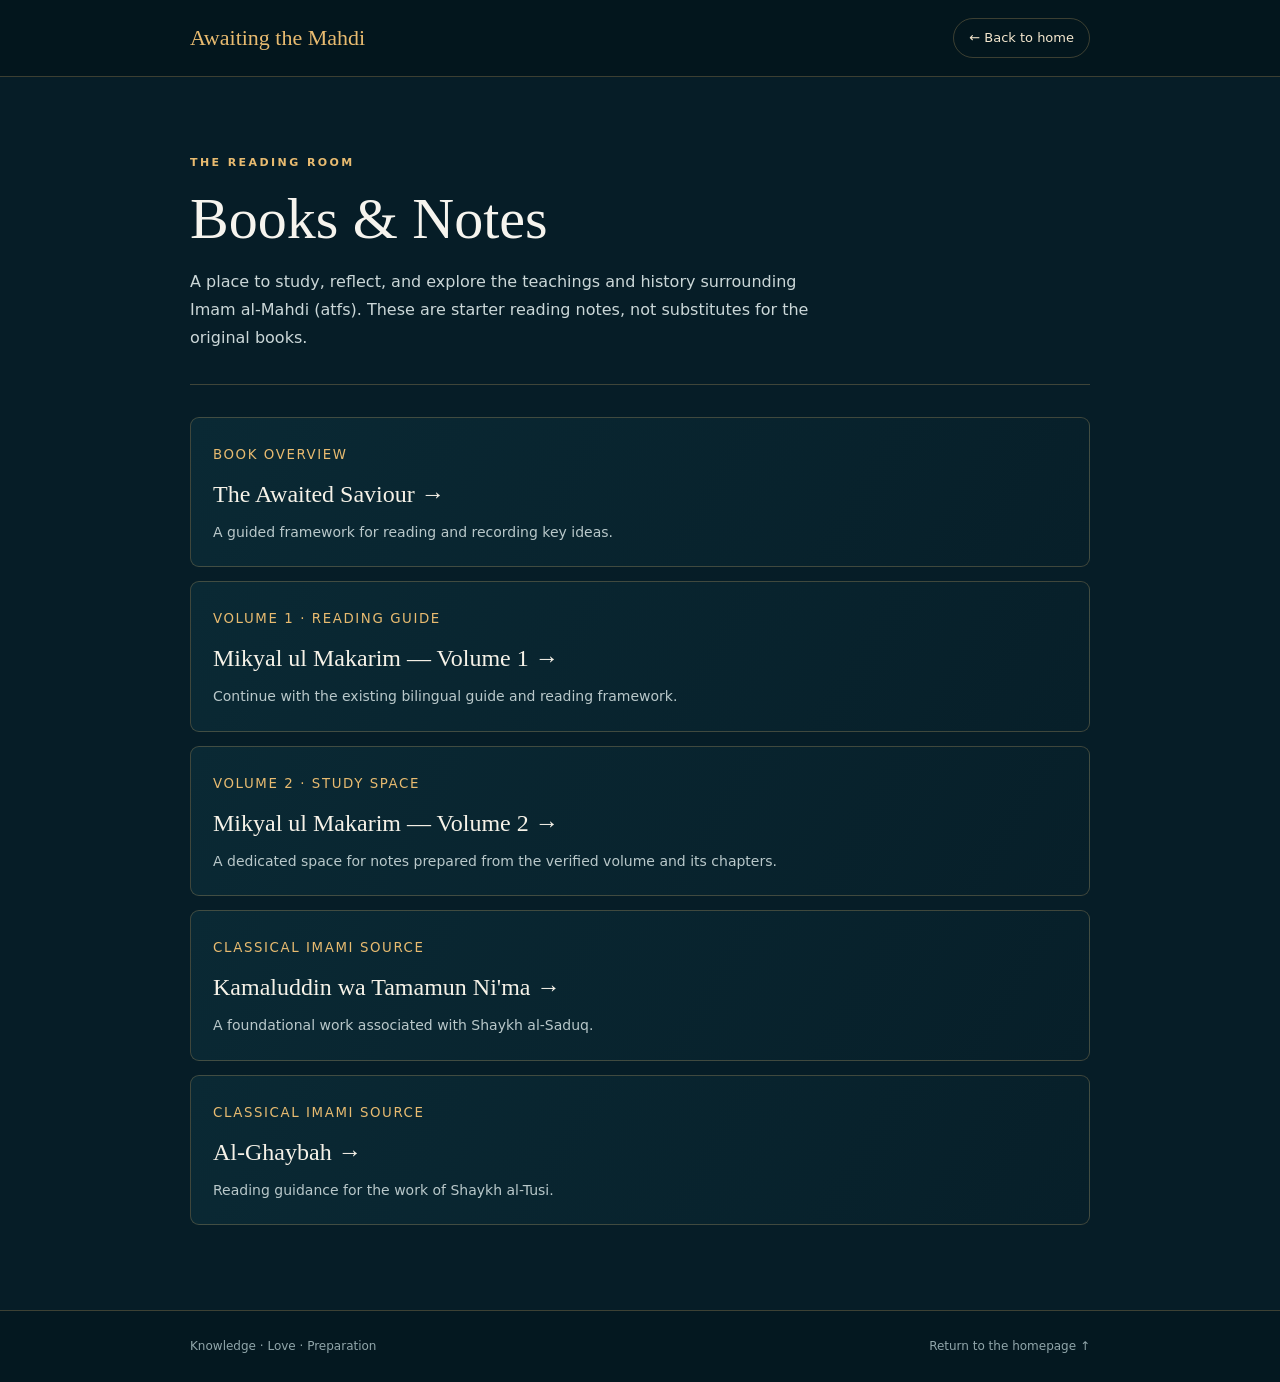
==== book.html @ 4108ca89 "Update book.html Separate Mikyal Volume 1 reading progress" ====
<!doctype html>
<html lang="en">
<head>
<meta charset="utf-8">
<meta name="viewport" content="width=device-width, initial-scale=1">
<meta name="theme-color" content="#061d27">
<meta name="description" content="A reading library exploring Imam al-Mahdi (atfs), with book notes and source guidance.">
<title>Reading Library — Awaiting the Mahdi</title>
<style>
:root {
  --navy:#061d27;
  --navy2:#0a2c38;
  --gold:#e8bb70;
  --cream:#f6f2e8;
  --ink:#102633;
  --muted:#aebdc0;
  --line:rgba(232,187,112,.25);
}
* { box-sizing:border-box; }
html { scroll-behavior:smooth; }
body {
  margin:0;
  background:var(--navy);
  color:#f6f4ee;
  font-family:Inter,system-ui,-apple-system,BlinkMacSystemFont,"Segoe UI",sans-serif;
  line-height:1.75;
}
a { color:inherit; text-decoration:none; }
.container { width:min(900px,calc(100% - 40px)); margin:auto; }
header {
  position:sticky; top:0; z-index:5;
  background:rgba(4,22,30,.96);
  border-bottom:1px solid var(--line);
  backdrop-filter:blur(14px);
}
.nav {
  min-height:76px; display:flex;
  align-items:center; justify-content:space-between; gap:16px;
}
.brand { font:22px Georgia,serif; color:var(--gold); }
.back {
  font-size:13px; color:#f4e7ce;
  border:1px solid var(--line); border-radius:999px;
  padding:8px 15px;
}
main { padding:65px 0 85px; min-height:75vh; }
.eyebrow {
  color:var(--gold); text-transform:uppercase;
  letter-spacing:.22em; font-size:11px; font-weight:600;
}
h1,h2,h3 { font-family:Georgia,"Times New Roman",serif; font-weight:400; }
h1 { font-size:clamp(38px,7vw,58px); line-height:1.13; margin:14px 0; }
h2 { font-size:27px; color:var(--gold); margin-top:38px; }
h3 { font-size:21px; margin-top:26px; }
.intro { color:#cbd7d8; max-width:650px; }
.rule { height:1px; background:var(--line); margin:32px 0; }
.library { display:grid; gap:14px; margin-top:32px; }
.book {
  display:block; padding:22px;
  border:1px solid var(--line); border-radius:9px;
  background:linear-gradient(120deg,#0a2934,#071f29);
  transition:transform .2s,border-color .2s;
}
.book:hover { transform:translateY(-2px); border-color:var(--gold); }
.book small { color:var(--gold); letter-spacing:.12em; text-transform:uppercase; }
.book h2 { color:#f6f2e8; font-size:24px; margin:5px 0; }
.book p { color:#b9c8ca; font-size:14px; margin:0; }
article { color:#dce5e5; }
article p, article li { font-size:16px; }
article strong { color:#f4e2bd; }
article ul, article ol { padding-left:24px; }
.notice {
  border-left:2px solid var(--gold);
  background:#0a2934; padding:16px 20px;
  color:#cbd7d8; font-size:14px; margin-top:28px;
}
footer {
  border-top:1px solid var(--line);
  background:#041820; padding:25px 0;
  color:#91a6aa; font-size:12px;
}
footer .container { display:flex; justify-content:space-between; gap:12px; flex-wrap:wrap; }
@media(max-width:560px) {
  .nav { min-height:68px; }
  .brand { font-size:18px; }
  .back { font-size:12px; padding:7px 11px; }
  main { padding:45px 0 60px; }
  .book { padding:18px; }
  article p, article li { font-size:15px; }
}

/* Shared bilingual reading controls */
.language-switch {
  margin: 24px 0;
  padding: 16px;
  background: #0a2934;
  border: 1px solid #b99a55;
  border-radius: 10px;
}

.language-heading {
  color: #d5b66b;
  margin-top: 0;
  margin-bottom: 12px;
}

.language-button {
  padding: 9px 13px;
  margin: 3px;
  border: 1px solid #b99a55;
  border-radius: 22px;
  background: transparent;
  color: #f6f2e8;
  cursor: pointer;
}

.language-button.active {
  background: #d5b66b;
  color: #101d2b;
}

.roman-urdu {
  color: #cbd7d8;
}

body[data-reading-language="urdu"] .english-copy {
  display: none;
}

body[data-reading-language="english"] .roman-urdu {
  display: none;
}
</style>
</head>
<body>
<header>
  <div class="container nav">
    <a class="brand" href="index.html">Awaiting the Mahdi</a>
    <a class="back" href="index.html">← Back to home</a>
  </div>
</header>
<main class="container">
  <div id="content">
    <p class="eyebrow">The reading room</p>
    <h1>Books &amp; Notes</h1>
    <p class="intro">A place to study, reflect, and explore the teachings and history surrounding Imam al-Mahdi (atfs). These are starter reading notes, not substitutes for the original books.</p>
    <div class="rule"></div>
    <div class="library">
      <a class="book" href="book.html?id=saviour">
        <small>Book overview</small>
        <h2>The Awaited Saviour →</h2>
        <p>A guided framework for reading and recording key ideas.</p>
      </a>
      <a class="book" href="book.html?id=mikyal-vol-1">
  <small>Volume 1 · Reading guide</small>
  <h2>Mikyal ul Makarim — Volume 1 →</h2>
  <p>Continue with the existing bilingual guide and reading framework.</p>
</a>

<a class="book" href="book.html?id=mikyal-vol-2">
  <small>Volume 2 · Study space</small>
  <h2>Mikyal ul Makarim — Volume 2 →</h2>
  <p>A dedicated space for notes prepared from the verified volume and its chapters.</p>
</a>
      <a class="book" href="book.html?id=kamaluddin">
        <small>Classical Imami source</small>
        <h2>Kamaluddin wa Tamamun Ni'ma →</h2>
        <p>A foundational work associated with Shaykh al-Saduq.</p>
      </a>
      <a class="book" href="book.html?id=ghaybah">
        <small>Classical Imami source</small>
        <h2>Al-Ghaybah →</h2>
        <p>Reading guidance for the work of Shaykh al-Tusi.</p>
      </a>
    </div>
  </div>
</main>
<footer>
  <div class="container">
    <span>Knowledge · Love · Preparation</span>
    <a href="index.html">Return to the homepage ↑</a>
  </div>
</footer>
<script>
const books = {
  saviour: {
    title:"The Awaited Saviour",
    kicker:"Book overview",
    body:`
      <p><strong>About this guide</strong></p>
<p>This reading companion follows the chapter structure of <em>The Awaited Saviour</em> by Ayatullah Sayyid Muhammad Baqir al-Sadr and Ayatullah Murtadha Mutahhari. Read each chapter in the original, explore the key idea, and pause to reflect.</p>

<p><a href="https://al-islam.org/awaited-saviour-ayatullah-sayyid-muhammad-baqir-sadr-ayatullah-murtadha-mutahhari" target="_blank" rel="noopener noreferrer">Read the complete original book on Al-Islam.org ↗</a></p>


<div class="language-switch">
  <p class="language-heading">Choose your reading language</p>
  <button type="button" class="language-button active"
    data-language="both">Both</button>
  <button type="button" class="language-button"
    data-language="urdu">Roman Urdu</button>
  <button type="button" class="language-button"
    data-language="english">Simple English</button>
</div>

<style>
.language-switch {
  margin: 24px 0;
  padding: 16px;
  background: #0a2934;
  border: 1px solid #b99a55;
  border-radius: 10px;
}
.language-heading {
  color: #d5b66b;
  margin-top: 0;
  margin-bottom: 12px;
}
.language-button {
  padding: 9px 13px;
  margin: 3px;
  border: 1px solid #b99a55;
  border-radius: 22px;
  background: transparent;
  color: #f6f2e8;
  cursor: pointer;
}
.language-button.active {
  background: #d5b66b;
  color: #101d2b;
}
.roman-urdu {
  color: #cbd7d8;
}
body[data-reading-language="urdu"] .english-copy {
  display: none;
}
body[data-reading-language="english"] .roman-urdu {
  display: none;
}
</style>

<h2>Your reading progress</h2>

<p id="saviour-progress-text">0 of 10 sections completed</p>
<div style="height:7px;background:#183641;border-radius:8px;overflow:hidden;">
  <div id="saviour-progress-bar" style="height:100%;width:0%;background:#e8bb70;transition:width .2s;"></div>
</div>
<p><small>Your progress will be saved in this browser on this device.</small></p>

<h2>Part One — Sayyid Muhammad Baqir al-Sadr</h2>

<section>
<h3>1. Who and What of the Mahdi</h3>

<p class="english-copy"><strong>Summary:</strong> The chapter presents belief in the Mahdi as more than a distant hope. It explores the universal human longing for justice and explains the Islamic belief that the Awaited Saviour is a living person whose mission will bring an end to oppression.</p>
<p class="roman-urdu"><strong>Khulasa (Roman Urdu):</strong> Yeh chapter Imam Mahdi (atfs) ke aqeede ko sirf mustaqbil ki umeed nahi, balkeh insaniyat ki insaaf ki talab se jorta hai. Islami aqeede ke mutabiq Imam ek zinda shakhsiyat hain jin ka mission zulm ko khatam karna aur insaaf qayam karna hai.</p>

<p class="english-copy"><strong>Key idea:</strong> Hope in divine justice can give people strength to resist injustice today.</p>
<p class="roman-urdu"><strong>Asal paigham (Roman Urdu):</strong> Ilahi insaaf par yaqeen humein aaj bhi na-insaafi ke khilaf kharay hone ka hausla de sakta hai.</p>

<p class="english-copy"><strong>Reflect:</strong> How should believing in a living Imam change the way I respond to injustice?</p>
<p class="roman-urdu"><strong>Ghour karein (Roman Urdu):</strong> Ek zinda Imam par yaqeen rakhne se na-insaafi dekh kar mera rawayya kaise badalna chahiye?</p>

<p><a href="https://al-islam.org/awaited-saviour-ayatullah-sayyid-muhammad-baqir-sadr-ayatullah-murtadha-mutahhari/who-and-what-mahdi" target="_blank" rel="noopener noreferrer">Read the original chapter ↗</a></p>
<label><input type="checkbox" class="saviour-check" data-section="0"> Mark section as read</label>
</section>

<section>
<h3>2. Some Objections about the Mahdi</h3>

<p class="english-copy"><strong>Summary:</strong> This chapter introduces questions and objections raised about the belief in Imam al-Mahdi, including questions concerning his long life, the circumstances of his existence and the idea of occultation.</p>
<p class="roman-urdu"><strong>Khulasa (Roman Urdu):</strong> Is chapter mein Imam Mahdi (atfs) ke bare mein uthaye gaye sawalat ka ta'aruf hai, jaise unki lambi zindagi, unke wajood ka jari rehna aur ghaybat ka tasawwur.</p>

<p class="english-copy"><strong>Key idea:</strong> Serious questions deserve careful examination rather than dismissal.</p>
<p class="roman-urdu"><strong>Asal paigham (Roman Urdu):</strong> Sanjeeda sawalat ko nazarandaz karne ke bajaye daleel aur soch samajh se dekhna chahiye.</p>

<p class="english-copy"><strong>Reflect:</strong> Which question about the Mahdi do I most want to understand through reliable sources?</p>
<p class="roman-urdu"><strong>Ghour karein (Roman Urdu):</strong> Imam Mahdi (atfs) ke bare mein kaunsa sawal main mo'tabar maakhiz se samajhna chahti hoon?</p>

<p><a href="https://al-islam.org/awaited-saviour-ayatullah-sayyid-muhammad-baqir-sadr-ayatullah-murtadha-mutahhari/some-objections-about-mahdi" target="_blank" rel="noopener noreferrer">Find this chapter in the original book ↗</a></p>
<label><input type="checkbox" class="saviour-check" data-section="1"> Mark section as read</label>
</section>

<section>
<h3>3. Replies to the Objections</h3>

<p class="english-copy"><strong>Summary:</strong> The author responds to the objections by examining the arguments surrounding the Mahdi's existence, long life, early Imamate and occultation, drawing on religious reasoning and historical discussion.</p>
<p class="roman-urdu"><strong>Khulasa (Roman Urdu):</strong> Musannif aitraazat ka jawab dete hue Imam (atfs) ki lambi zindagi, ibtidaai Imamat, ghaybat aur unke mission se mutalliq daleelon aur tareekhi guftagu ka jaiza lete hain.</p>

<p class="english-copy"><strong>Key idea:</strong> Examine the reasoning and evidence behind a belief, not only the conclusion.</p>
<p class="roman-urdu"><strong>Asal paigham (Roman Urdu):</strong> Sirf natije ko nahi, balkeh us tak pohanchne wali daleel ko bhi samajhna zaroori hai.</p>

<p class="english-copy"><strong>Reflect:</strong> What is the difference between something being difficult to imagine and something being impossible?</p>
<p class="roman-urdu"><strong>Ghour karein (Roman Urdu):</strong> Kisi baat ka tasawwur mushkil hona aur us ka namumkin hona, in dono mein kya farq hai?</p>

<p><a href="https://al-islam.org/awaited-saviour-ayatullah-sayyid-muhammad-baqir-sadr-ayatullah-murtadha-mutahhari/replies-objections" target="_blank" rel="noopener noreferrer">Read the original chapter ↗</a></p>
<label><input type="checkbox" class="saviour-check" data-section="2"> Mark section as read</label>
</section>

<h2>Part Two — Murtadha Mutahhari</h2>

<section>
<h3>4. The Final Victory</h3>

<p class="english-copy"><strong>Summary:</strong> This chapter considers the expectation that truth and justice will ultimately prevail, placing the mission of the Mahdi within the wider religious vision of humanity's future.</p>
<p class="roman-urdu"><strong>Khulasa (Roman Urdu):</strong> Yeh chapter is umeed par guftagu karta hai ke aakhirkar haq aur insaaf ko ghalba hasil hoga. Imam Mahdi (atfs) ka mission insaniyat ke mustaqbil ke Islami tasawwur mein rakha gaya hai.</p>

<p class="english-copy"><strong>Key idea:</strong> The promised victory of justice is a source of hope, not an excuse for passivity.</p>
<p class="roman-urdu"><strong>Asal paigham (Roman Urdu):</strong> Insaaf ki aakhri fatah ki umeed, be-hissi ka bahana nahi; balkeh nek amal ki himmat honi chahiye.</p>

<p class="english-copy"><strong>Reflect:</strong> What can I do now to support justice and goodness in my own surroundings?</p>
<p class="roman-urdu"><strong>Ghour karein (Roman Urdu):</strong> Apne ghar, kaam ya muashray mein insaaf aur bhalai ke liye main aaj kya kar sakti hoon?</p>

<p><a href="https://al-islam.org/awaited-saviour-ayatullah-sayyid-muhammad-baqir-sadr-ayatullah-murtadha-mutahhari/final-victory" target="_blank" rel="noopener noreferrer">Find this chapter in the original book ↗</a></p>
<label><input type="checkbox" class="saviour-check" data-section="3"> Mark section as read</label>
</section>

<section>
<h3>5. Expectation of Solace</h3>

<p class="english-copy"><strong>Summary:</strong> This chapter explores the hope and comfort found in awaiting a better future. Expectation is considered in relation to how people understand hardship, hope and the promise of change.</p>
<p class="roman-urdu"><strong>Khulasa (Roman Urdu):</strong> Is chapter mein behtar mustaqbil ki umeed aur intezar se milne wale sukoon par baat hoti hai. Umeed mushkilaat aur tabdeeli ke intezar mein insan ki soch aur amal ko kaise mutasir karti hai, is par ghour kiya jata hai.</p>

<p class="english-copy"><strong>Key idea:</strong> True hope should sustain a person through difficulty and encourage constructive action.</p>
<p class="roman-urdu"><strong>Asal paigham (Roman Urdu):</strong> Sachi umeed mushkil waqt mein sahara deti hai aur behtar amal ki taraf bulati hai.</p>

<p class="english-copy"><strong>Reflect:</strong> Does my expectation of the Imam make me more patient, hopeful and responsible?</p>
<p class="roman-urdu"><strong>Ghour karein (Roman Urdu):</strong> Kya Imam (atfs) ka intezar mujhe zyada sabr, umeed aur zimmedari sikhata hai?</p>

<p><a href="https://al-islam.org/awaited-saviour-ayatullah-sayyid-muhammad-baqir-sadr-ayatullah-murtadha-mutahhari/expectation-solace" target="_blank" rel="noopener noreferrer">Find this chapter in the original book ↗</a></p>
<label><input type="checkbox" class="saviour-check" data-section="4"> Mark section as read</label>
</section>

<section>
<h3>6. Interpretation of the Evolution of History</h3>

<p class="english-copy"><strong>Summary:</strong> The discussion examines how history changes and how different interpretations explain humanity's direction and the possibility of a future transformation.</p>
<p class="roman-urdu"><strong>Khulasa (Roman Urdu):</strong> Yeh chapter tareekh mein tabdeeli aur insani muashray ke safar ko samajhne ke mukhtalif nazariyat ka jaiza leta hai aur insaniyat ke mumkin mustaqbil par ghour karta hai.</p>

<p class="english-copy"><strong>Key idea:</strong> Our understanding of history shapes what we believe is possible for humanity.</p>
<p class="roman-urdu"><strong>Asal paigham (Roman Urdu):</strong> Tareekh ko samajhne ka nazariya is baat par asar dalta hai ke hum insaniyat ka mustaqbil kaise dekhte hain.</p>

<p class="english-copy"><strong>Reflect:</strong> How does belief in a just future affect the way I interpret today's events?</p>
<p class="roman-urdu"><strong>Ghour karein (Roman Urdu):</strong> Ek insaaf par mabni mustaqbil par yaqeen aaj ke waqiat ko dekhne ka mera nazariya kaise badalta hai?</p>

<p><a href="https://al-islam.org/awaited-saviour-ayatullah-sayyid-muhammad-baqir-sadr-ayatullah-murtadha-mutahhari/interpretation-evolution-history" target="_blank" rel="noopener noreferrer">Find this chapter in the original book ↗</a></p>
<label><input type="checkbox" class="saviour-check" data-section="5"> Mark section as read</label>
</section>

<section>
<h3>7. The Human or Natural Approach</h3>

<p class="english-copy"><strong>Summary:</strong> This chapter considers different ways of understanding social change and the role of human action in the movement towards a transformed society.</p>
<p class="roman-urdu"><strong>Khulasa (Roman Urdu):</strong> Is chapter mein muashray ki tabdeeli ko samajhne ke mukhtalif tareeqon par baat hai, khaas taur par insani iraday, fitrat aur amal ke kirdar par.</p>

<p class="english-copy"><strong>Key idea:</strong> Reflect on the relationship between human responsibility, historical change and the promised future.</p>
<p class="roman-urdu"><strong>Asal paigham (Roman Urdu):</strong> Insani zimmedari, tareekhi tabdeeli aur waade-shuda mustaqbil ke darmiyan talluq par ghour karna chahiye.</p>

<p class="english-copy"><strong>Reflect:</strong> How can I work towards a better society without assuming I can control every outcome?</p>
<p class="roman-urdu"><strong>Ghour karein (Roman Urdu):</strong> Jab har nateeja mere qaboo mein nahi, tab bhi main behtar muashray ke liye kaise kaam kar sakti hoon?</p>

<p><a href="https://al-islam.org/awaited-saviour-ayatullah-sayyid-muhammad-baqir-sadr-ayatullah-murtadha-mutahhari/human-natural-approach" target="_blank" rel="noopener noreferrer">Find this chapter in the original book ↗</a></p>
<label><input type="checkbox" class="saviour-check" data-section="6"> Mark section as read</label>
</section>

<section>
<h3>8. Two Concepts about Man</h3>

<p class="english-copy"><strong>Summary:</strong> The chapter explores differing understandings of the human being and considers how those views influence ideas about human potential and the future of society.</p>
<p class="roman-urdu"><strong>Khulasa (Roman Urdu):</strong> Yeh chapter insan ki fitrat aur salahiyaton ke bare mein do mukhtalif tasawwur ka muqabla karta hai aur dekhta hai ke yeh nazariyat muashray ke mustaqbil ko samajhne par kaise asar dalte hain.</p>

<p class="english-copy"><strong>Key idea:</strong> What we believe about human nature influences the kind of future we think humanity can achieve.</p>
<p class="roman-urdu"><strong>Asal paigham (Roman Urdu):</strong> Insani fitrat ke bare mein hamara aqeeda is par asar dalta hai ke hum logon aur muashray ki taraqqi ko kitna mumkin samajhte hain.</p>

<p class="english-copy"><strong>Reflect:</strong> Do my actions reflect confidence in people's capacity to grow morally?</p>
<p class="roman-urdu"><strong>Ghour karein (Roman Urdu):</strong> Kya mere aamaal is yaqeen ko zahir karte hain ke insan akhlaqi taur par behtar ho sakta hai?</p>

<p><a href="https://al-islam.org/awaited-saviour-ayatullah-sayyid-muhammad-baqir-sadr-ayatullah-murtadha-mutahhari/two-concepts-about-man" target="_blank" rel="noopener noreferrer">Find this chapter in the original book ↗</a></p>
<label><input type="checkbox" class="saviour-check" data-section="7"> Mark section as read</label>
</section>

<section>
<h3>9. An Ideal Society</h3>

<p class="english-copy"><strong>Summary:</strong> This chapter considers the idea of an ideal society and the wider significance of the Mahdi's mission for humanity's social and moral future.</p>
<p class="roman-urdu"><strong>Khulasa (Roman Urdu):</strong> Is chapter mein ideal muashray ka tasawwur aur Imam Mahdi (atfs) ke mission ki insaniyat ke akhlaqi aur samaji mustaqbil ke liye ahmiyat samjhayi jati hai.</p>

<p class="english-copy"><strong>Key idea:</strong> Awaiting a just society invites reflection on justice, virtue and our own conduct.</p>
<p class="roman-urdu"><strong>Asal paigham (Roman Urdu):</strong> Adil muashray ka intezar humein apne kirdar, akhlaq aur insaaf par bhi ghour karne ki dawat deta hai.</p>

<p class="english-copy"><strong>Reflect:</strong> What is one injustice I can help reduce in my family, workplace or community?</p>
<p class="roman-urdu"><strong>Ghour karein (Roman Urdu):</strong> Apne ghar, workplace ya community mein main kis ek na-insaafi ko kam karne mein madad kar sakti hoon?</p>

<p><a href="https://al-islam.org/awaited-saviour-ayatullah-sayyid-muhammad-baqir-sadr-ayatullah-murtadha-mutahhari/ideal-society" target="_blank" rel="noopener noreferrer">Find this chapter in the original book ↗</a></p>
<label><input type="checkbox" class="saviour-check" data-section="8"> Mark section as read</label>
</section>

<section>
<h3>10. Appendix</h3>

<p class="english-copy"><strong>Reading note:</strong> Consult the appendix in your edition for its additional material. Record the points that support, clarify or expand your understanding of the main text.</p>
<p class="roman-urdu"><strong>Mutale ka note (Roman Urdu):</strong> Apne edition mein appendix ka mazeed mazmoon parhein. Un nuqaat ko note karein jo asal matn ko samajhne, wazeh karne ya uski mazeed tashreeh mein madad dein.</p>

<p class="english-copy"><strong>Reflect:</strong> What question remains unanswered after completing the book, and which reliable source could help me investigate it?</p>
<p class="roman-urdu"><strong>Ghour karein (Roman Urdu):</strong> Kitab mukammal karne ke baad kaunsa sawal abhi baqi hai, aur usay samajhne ke liye main kis mo'tabar maakhiz se madad le sakti hoon?</p>

<p><a href="https://al-islam.org/awaited-saviour-ayatullah-sayyid-muhammad-baqir-sadr-ayatullah-murtadha-mutahhari" target="_blank" rel="noopener noreferrer">Open the original book and locate the appendix ↗</a></p>
<label><input type="checkbox" class="saviour-check" data-section="9"> Mark section as read</label>
</section>

<div class="notice">
<strong>A note on study:</strong> These summaries are brief reading aids, not quotations or substitutes for the authors' arguments. Read the original chapters before relying on a summary, and verify quotations and references against the text.
</div>`
  },
    
  mikyal: {
    title: "Mikyal ul Makarim",
    kicker: "Bilingual reading guide",
    body: `
      <p><strong>Author:</strong> Sayyid Muhammad Taqi al-Musawi al-Isfahani.</p>

      <p><em>Mikyal al-Makarim fi Fawa'id al-Du'a lil-Qa'im</em> explores recognising the Imam of our time, the rights of Imam al-Mahdi (atfs), and the merits of praying for him.</p>

      <p><strong>Read the original:</strong>
        <a href="https://al-islam.org/mikyal-al-makarim-fi-fawaid-al-dua-lil-qaim-vol-1-sayyid-muhammad-taqi-musawi-isfahani"
        target="_blank" rel="noopener noreferrer">Read Volume 1 on Al-Islam.org ↗</a>
      </p>

      <div class="language-switch">
        <p class="language-heading">Choose your reading language</p>
        <button type="button" class="language-button active" data-language="both">Both</button>
        <button type="button" class="language-button" data-language="urdu">Roman Urdu</button>
        <button type="button" class="language-button" data-language="english">Simple English</button>
      </div>

      <style>
        .mikyal-progress-track {
          height: 7px;
          background: #183641;
          border-radius: 8px;
          overflow: hidden;
        }
        .mikyal-progress-fill {
          height: 100%;
          width: 0;
          background: #e8bb70;
          transition: width .2s;
        }
        .mikyal-section {
          margin: 22px 0;
          padding: 16px;
          border: 1px solid rgba(232,187,112,.28);
          border-radius: 12px;
        }
        .mikyal-section h3 {
          margin-top: 0;
        }
      </style>

      <h2>Your reading progress</h2>
<p id="mikyal-progress-text">0 of 8 study sections completed</p>
<div class="mikyal-progress-track">
  <div id="mikyal-progress-bar" class="mikyal-progress-fill"></div>
</div>
<p><small>Your progress is saved in this browser on this device.</small></p>
<section class="mikyal-section">
  <h2>Part One — Recognising the Imam of Our Time (atfs)</h2>
  <p class="english-copy">
    The author explains why recognising the Imam is essential.
    He presents rational arguments for the continuing need for
    divinely appointed guidance and discusses narrations related
    to recognising the Imam of one's time.
  </p>
  <p class="roman-urdu">
    Musannif samjhate hain ke Imam-e-Zamana (atfs) ki ma'rifat
    kyun zaroori hai. Woh Allah ki taraf se rehnumai ki zaroorat
    ke liye aqli daleel pesh karte hain aur apne zamane ke Imam
    ki ma'rifat se mutalliq riwayaat bhi bayan karte hain.
  </p>
  <p class="english-copy"><strong>Key teaching:</strong>
    Recognition is not merely knowing the Imam's name; it includes
    understanding his divinely appointed role and our responsibility
    towards him.
  </p>
  <p class="roman-urdu"><strong>Asal paigham:</strong>
    Ma'rifat sirf Imam ka naam jaan lena nahi. Is mein unke Allah
    ki taraf se muqarrar kiye gaye maqam aur unke huqooq ko samajhna
    bhi shamil hai.
  </p>
  <p class="english-copy"><strong>Reflect:</strong>
    What am I doing to deepen my knowledge of my Imam?
  </p>
  <p class="roman-urdu"><strong>Ghour karein:</strong>
    Main apne Imam ki ma'rifat ko gehra karne ke liye kya kar rahi
    ya raha hoon?
  </p>
  <p><a href="https://al-islam.org/mikyal-al-makarim-fi-fawaid-al-dua-lil-qaim-vol-1-sayyid-muhammad-taqi-musawi-isfahani"
  target="_blank" rel="noopener noreferrer">Read the original book ↗</a></p>
  <label><input type="checkbox" class="mikyal-check" data-section="part1">
    Mark Part One as read</label>
</section>
<section class="mikyal-section">
  <h2>Part Two — Proofs of the Imamate of Imam al-Mahdi (atfs)</h2>
  <p class="english-copy">
    This part discusses the evidence the author presents for the
    Imamate of Imam al-Mahdi (atfs), including reports concerning
    his designation and accounts presented as miracles. The author
    explains how such evidence is used in his argument.
  </p>
  <p class="roman-urdu">
    Is hisse mein musannif Imam Mahdi (atfs) ki Imamat ke haq mein
    daleel pesh karte hain. Is mein unki nass ke zariye ta'yeen aur
    unse mutalliq bayan kiye gaye mojizaat ka zikr shamil hai.
    Musannif samjhate hain ke in daleelon ko kis tarah pesh kiya gaya hai.
  </p>
  <p class="english-copy"><strong>Key teaching:</strong>
    Study religious evidence carefully, noting its original source
    and the reasoning the author draws from it.
  </p>
  <p class="roman-urdu"><strong>Asal paigham:</strong>
    Deeni daleel ko tawajjoh se parhein, uska asal hawala note karein
    aur samjhein ke musannif us se kya nateeja nikalte hain.
  </p>
  <p class="english-copy"><strong>Reflect:</strong>
    Do I distinguish the original report from the author's explanation?
  </p>
  <p class="roman-urdu"><strong>Ghour karein:</strong>
    Kya main asal riwayat aur musannif ki tashreeh mein farq samajhti
    ya samajhta hoon?
  </p>
  <p><a href="https://al-islam.org/mikyal-al-makarim-fi-fawaid-al-dua-lil-qaim-vol-1-sayyid-muhammad-taqi-musawi-isfahani"
  target="_blank" rel="noopener noreferrer">Read the original book ↗</a></p>
  <label><input type="checkbox" class="mikyal-check" data-section="part2">
    Mark Part Two as read</label>
</section>
<section class="mikyal-section">
  <h2>Part Three — The Imam's Rights and Favours</h2>
  <p class="english-copy">
    The author reflects on the rights of the Imam and the blessings
    he associates with the Imam's existence. He discusses the
    believer's relationship with the Imam and the responsibility
    to appreciate these favours.
  </p>
  <p class="roman-urdu">
    Musannif Imam ke huqooq aur unki maujoodgi se mutalliq
    barkaat par ghour karte hain. Woh Imam ke saath momin ke
    talluq aur in ehsanaat ki qadr karne ki zimmedari ko bayan karte hain.
  </p>
  <p class="english-copy"><strong>Key teaching:</strong>
    Love should lead to gratitude, loyalty and a sincere effort
    to fulfil the rights we recognise.
  </p>
  <p class="roman-urdu"><strong>Asal paigham:</strong>
    Mohabbat ka taqaza hai ke hum shukr, wafadari aur Imam ke
    huqooq ada karne ki sachchi koshish karein.
  </p>
  <p class="english-copy"><strong>Reflect:</strong>
    How can my everyday behaviour reflect my love for the Imam?
  </p>
  <p class="roman-urdu"><strong>Ghour karein:</strong>
    Meri rozmarrah zindagi aur mera akhlaq Imam se meri mohabbat
    ka izhar kis tarah karte hain?
  </p>
  <p><a href="https://al-islam.org/mikyal-al-makarim-fi-fawaid-al-dua-lil-qaim-vol-1-sayyid-muhammad-taqi-musawi-isfahani"
  target="_blank" rel="noopener noreferrer">Read the original book ↗</a></p>
  <label><input type="checkbox" class="mikyal-check" data-section="part3">
    Mark Part Three as read</label>
</section>
<section class="mikyal-section">
  <h2>Part Four — Qualities and Merits of the Imam</h2>
  <p class="english-copy">
    This part explores qualities and merits of Imam al-Zamana (atfs)
    that the author presents as reasons to pray for him. The discussion
    is arranged through topics that highlight the Imam's status
    and the believer's duty of supplication.
  </p>
  <p class="roman-urdu">
    Is hisse mein Imam-e-Zamana (atfs) ki un sifaat aur faza'il
    ka zikr hai jinhein musannif unke liye dua karne ki wajah
    qarar dete hain. Mukhtalif mauzuaat ke zariye Imam ke maqam
    aur unke liye dua ki ahmiyat bayan hoti hai.
  </p>
  <p class="english-copy"><strong>Key teaching:</strong>
    Supplication for the Imam should come from understanding,
    love and concern—not merely habit.
  </p>
  <p class="roman-urdu"><strong>Asal paigham:</strong>
    Imam ke liye dua sirf aadat ke taur par nahi, balkeh unki
    ma'rifat, mohabbat aur fikr ke saath honi chahiye.
  </p>
  <p class="english-copy"><strong>Reflect:</strong>
    When I pray for the Imam, do I think about what my prayer means?
  </p>
  <p class="roman-urdu"><strong>Ghour karein:</strong>
    Jab main Imam ke liye dua karti ya karta hoon, kya main
    us dua ke ma'ni par bhi ghour karti ya karta hoon?
  </p>
  <p><a href="https://al-islam.org/mikyal-al-makarim-fi-fawaid-al-dua-lil-qaim-vol-1-sayyid-muhammad-taqi-musawi-isfahani"
  target="_blank" rel="noopener noreferrer">Read the original book ↗</a></p>
  <label><input type="checkbox" class="mikyal-check" data-section="part4">
    Mark Part Four as read</label>
</section>
<section class="mikyal-section">
  <h2>Part Five — The Benefits of Praying for Reappearance</h2>
  <p class="english-copy">
    The author discusses the benefits associated with praying for
    the deliverance and reappearance of the Imam. He considers the
    spiritual meaning of this act and responds to questions about
    why believers should pray for the Imam.
  </p>
  <p class="roman-urdu">
    Musannif Imam ke zuhoor aur faraj ke liye dua karne ke faide
    bayan karte hain. Woh is amal ki roohani ahmiyat par ghour
    karte hain aur yeh bhi samjhate hain ke momineen ko Imam ke
    liye dua kyun karni chahiye.
  </p>
  <p class="english-copy"><strong>Key teaching:</strong>
    Prayer can express devotion and hope while reminding us to
    prepare ourselves for the justice we long to witness.
  </p>
  <p class="roman-urdu"><strong>Asal paigham:</strong>
    Dua mohabbat aur umeed ka izhar hai. Saath hi yeh humein yaad
    dilati hai ke jis insaf ka intezar hai, uske liye khud ko bhi
    tayyar karna chahiye.
  </p>
  <p class="english-copy"><strong>Reflect:</strong>
    Alongside praying for reappearance, what can I improve in myself?
  </p>
  <p class="roman-urdu"><strong>Ghour karein:</strong>
    Zuhoor ke liye dua ke saath main apni zaat aur apne akhlaq
    mein kya behtari la sakti ya sakta hoon?
  </p>
  <p><a href="https://al-islam.org/mikyal-al-makarim-fi-fawaid-al-dua-lil-qaim-vol-1-sayyid-muhammad-taqi-musawi-isfahani"
  target="_blank" rel="noopener noreferrer">Read the original book ↗</a></p>
  <label><input type="checkbox" class="mikyal-check" data-section="part5">
    Mark Part Five as read</label>
</section>
<section class="mikyal-section">
  <h2>Study Section 6 — The Benefits of Praying for the Imam</h2>
  <p class="english-copy">
    The original book explores many benefits associated with praying
    for Imam al-Mahdi (atfs). Read the author's discussion carefully,
    noting each benefit, the evidence cited, and how the author
    connects supplication with love and responsibility towards the Imam.
  </p>
  <p class="roman-urdu">
    Asal kitab mein Imam Mahdi (atfs) ke liye dua karne ke kai
    faide bayan kiye gaye hain. Musannif ki guftagu ko tawajjoh
    se parhein aur har faide, uski daleel aur dua ka Imam se
    mohabbat aur zimmedari ke saath talluq note karein.
  </p>
  <p class="english-copy"><strong>Key teaching:</strong>
    Let supplication deepen your connection with the Imam and
    encourage you to live with greater faith and responsibility.
  </p>
  <p class="roman-urdu"><strong>Asal paigham:</strong>
    Dua ko Imam se apna talluq mazboot karne aur zyada imaan
    aur zimmedari ke saath zindagi guzarne ka zariya banayein.
  </p>
  <p class="english-copy"><strong>Reflect:</strong>
    Which benefit discussed by the author encourages me most
    to make sincere dua for my Imam?
  </p>
  <p class="roman-urdu"><strong>Ghour karein:</strong>
    Musannif ke bayan kiye hue faidon mein se kaunsa faida
    mujhe apne Imam ke liye ikhlas se dua karne ki taraf
    sab se zyada raghib karta hai?
  </p>
  <p><a href="https://al-islam.org/mikyal-al-makarim-fi-fawaid-al-dua-lil-qaim-vol-1-sayyid-muhammad-taqi-musawi-isfahani"
  target="_blank" rel="noopener noreferrer">Read the original book ↗</a></p>
  <label>
    <input type="checkbox" class="mikyal-check" data-section="study6">
    Mark section as read
  </label>
</section>
<section class="mikyal-section">
  <h2>Study Section 7 — Times and Circumstances of Supplication</h2>
  <p class="english-copy">
    The source discusses times and circumstances connected with
    supplicating for the Imam and the hastening of his reappearance.
    Consult the original text for the specific occasions, reports
    and explanations given by the author; do not rely on a general
    summary for exact devotional instructions.
  </p>
  <p class="roman-urdu">
    Asal kitab mein Imam ke liye dua aur unke zuhoor mein ta'jeel
    ki dua se mutalliq auqaat aur halaat par guftagu milti hai.
    Khaas auqaat, riwayaat aur musannif ki tashreeh jaanne ke liye
    asal matn dekhein; sirf mukhtasar khulase par bharosa na karein.
  </p>
  <p class="english-copy"><strong>Key teaching:</strong>
    Learn devotional practices from their sources and understand
    the context in which they are recommended.
  </p>
  <p class="roman-urdu"><strong>Asal paigham:</strong>
    Ibadat aur dua ke tareeqe unke mo'tabar maakhiz se seekhein
    aur samjhein ke unki sifarish kis siyaaq mein ki gayi hai.
  </p>
  <p class="english-copy"><strong>Reflect:</strong>
    When I learn a recommended time or practice for dua,
    do I check its original reference?
  </p>
  <p class="roman-urdu"><strong>Ghour karein:</strong>
    Jab main dua ka koi khaas waqt ya tareeqa seekhti ya
    seekhta hoon, kya main uska asal hawala bhi check karti
    ya karta hoon?
  </p>
  <p><a href="https://al-islam.org/mikyal-al-makarim-fi-fawaid-al-dua-lil-qaim-vol-1-sayyid-muhammad-taqi-musawi-isfahani"
  target="_blank" rel="noopener noreferrer">Read the original book ↗</a></p>
  <label>
    <input type="checkbox" class="mikyal-check" data-section="study7">
    Mark section as read
  </label>
</section>
<section class="mikyal-section">
  <h2>Study Section 8 — Personal Reflection and Further Reading</h2>
  <p class="english-copy">
    Use this final study section to revisit the original text.
    Record the author's main arguments, the narrations and references
    you want to investigate further, and the lessons you can apply
    to your relationship with Imam al-Mahdi (atfs).
  </p>
  <p class="roman-urdu">
    Is aakhri study section mein asal kitab ka dobara mutala karein.
    Musannif ki bunyadi daleelein, woh riwayaat aur hawalay jin par
    mazeed tahqeeq karna chahti ya chahte hain, aur apne Imam
    (atfs) se talluq mein apnane wale sabaq note karein.
  </p>
  <p class="english-copy"><strong>Key teaching:</strong>
    Reading is the beginning. Understanding, careful verification
    and sincere practice help turn knowledge into a living connection.
  </p>
  <p class="roman-urdu"><strong>Asal paigham:</strong>
    Mutala shuruat hai. Samajhna, hawalon ki tasdeeq karna aur
    ikhlas se amal karna ilm ko zindagi se jorne mein madad deta hai.
  </p>
  <p class="english-copy"><strong>Reflect:</strong>
    What is one lesson from this book that I want to remember
    and put into practice?
  </p>
  <p class="roman-urdu"><strong>Ghour karein:</strong>
    Is kitab ka woh kaunsa ek sabaq hai jise main yaad rakhna
    aur apni zindagi mein apnana chahti ya chahta hoon?
  </p>
  <p><a href="https://al-islam.org/mikyal-al-makarim-fi-fawaid-al-dua-lil-qaim-vol-1-sayyid-muhammad-taqi-musawi-isfahani"
  target="_blank" rel="noopener noreferrer">Read the original book ↗</a></p>
  <label>
    <input type="checkbox" class="mikyal-check" data-section="study8">
    Mark section as read
  </label>
</section>
<div class="notice">
  <strong>Study note:</strong>
  These bilingual summaries are reading aids, not quotations
  or a replacement for the original book. Parts Six and Seven
  are guided reading prompts rather than verified chapter-by-chapter
  summaries. Check the exact headings, references and wording in
  your edition before citing a narration or attributing a claim.
</div>
    `
  },
  kamaluddin: {
    title:"Kamaluddin wa Tamamun Ni'ma",
    kicker:"Classical Imami source",
    body:`
      <p>Attributed to Shaykh al-Saduq (Ibn Babawayh), this is an important early Imami work concerning the occultation and the arguments surrounding it.</p>
      <h2>How to study it</h2>
      <ol>
        <li>Record the volume, chapter heading, and report number in your edition.</li>
        <li>Separate the author's framing from the wording of each report.</li>
        <li>Compare translations when an important theological term is involved.</li>
        <li>Record questions that need further scholarly investigation.</li>
      </ol>
      <p>Page numbering varies between editions, so check your own copy before citing a page.</p>`
  },
  ghaybah: {
    title:"Al-Ghaybah",
    kicker:"Classical Imami source",
    body:`
      <p>Shaykh al-Tusi's <em>Al-Ghaybah</em> is another foundational work for studying reports and arguments related to the occultation.</p>
      <h2>Reading checklist</h2>
      <ul>
        <li>Note the report number, chain, and chapter where provided.</li>
        <li>Distinguish a report's inclusion in a book from a scholarly judgement about its authenticity.</li>
        <li>Consult scholarly commentary for questions of grading or interpretation.</li>
        <li>Record the edition and translation used in your notes.</li>
      </ul>`
  }
};
// Separate reading destinations for each Mikyal volume.
// Keep the old "mikyal" route working for existing links.
books["mikyal-vol-1"] = Object.assign({}, books.mikyal, {
  title: "Mikyal ul Makarim — Volume 1",
  kicker: "Volume 1 · Bilingual reading guide"
});

books["mikyal-vol-2"] = {
  title: "Mikyal ul Makarim — Volume 2",
  kicker: "Dedicated study space",
  body: `
    <p><strong>Welcome to the Volume 2 study space.</strong></p>

    <p>This is a separate reading destination for the second volume of
    <em>Mikyal ul Makarim</em>.</p>

    <h2>Preparing the study guide</h2>
    <p>Volume-specific chapter notes will be added after checking the
    original volume and its table of contents. We will not assume that
    Volume 1's chapter summaries apply to Volume 2.</p>

    <h2>Our study method</h2>
    <ul>
      <li>Record the edition and translator being studied.</li>
      <li>Follow the actual headings and chapter order.</li>
      <li>Distinguish the author's explanations from quoted narrations.</li>
      <li>Record references carefully and verify them against the edition.</li>
    </ul>

    <div class="notice">
      <strong>Research note:</strong>
      Volume 2's detailed bilingual study notes are being prepared.
      No chapter summaries or page references are being assumed.
    </div>
  `
};
const params = new URLSearchParams(window.location.search);
const id = params.get("id");
const book = books[id];
if (book) {
  document.title = book.title + " — Awaiting the Mahdi";
  document.getElementById("content").innerHTML = `
    <p class="eyebrow">${book.kicker}</p>
    <h1>${book.title}</h1>
    <p class="intro">A study guide for thoughtful reading and careful source verification.</p>
    <div class="rule"></div>
    <article>${book.body}
      <div class="notice"><strong>Source reminder:</strong> verify quotations, translations, report details, and page numbers against the edition you use. A report appearing in a collection does not automatically establish its authenticity.</div>
    </article>
    <div class="rule"></div>
    <a class="back" href="book.html">← Back to all books</a>
  `;
}


document.addEventListener("click", function (event) {
  const button = event.target.closest(".language-button");
  if (!button) return;

  document.body.dataset.readingLanguage =
    button.dataset.language;

  document.querySelectorAll(".language-button").forEach(item => {
    item.classList.toggle("active", item === button);
  });
});


const mikyalChecks = document.querySelectorAll(".mikyal-check");
const mikyalProgressText = document.getElementById("mikyal-progress-text");
const mikyalProgressBar = document.getElementById("mikyal-progress-bar");
const mikyalProgressKey = "awaitingMahdi-readingProgress-mikyal-vol-1";
const legacyMikyalProgressKey = "awaitingMahdi-readingProgress-mikyal";

if (mikyalChecks.length && mikyalProgressText && mikyalProgressBar) {
  let mikyalSaved = [];

  try {
    const currentSaved = localStorage.getItem(mikyalProgressKey);
const legacySaved = localStorage.getItem(legacyMikyalProgressKey);

mikyalSaved = JSON.parse(
  currentSaved || legacySaved || "[]"
);

if (!currentSaved && legacySaved) {
  localStorage.setItem(
    mikyalProgressKey,
    JSON.stringify(mikyalSaved)
  );
}
    if (!Array.isArray(mikyalSaved)) mikyalSaved = [];
  } catch (error) {
    mikyalSaved = [];
  }

  mikyalChecks.forEach((checkbox) => {
    checkbox.checked = mikyalSaved.includes(checkbox.dataset.section);

    checkbox.addEventListener("change", () => {
      const completed = Array.from(mikyalChecks)
        .filter((item) => item.checked)
        .map((item) => item.dataset.section);

      try {
        localStorage.setItem(
          mikyalProgressKey,
          JSON.stringify(completed)
        );
      } catch (error) {
        // Progress still updates for this page view.
      }

      updateMikyalProgress();
    });
  });

  function updateMikyalProgress() {
    const completedCount = Array.from(mikyalChecks)
      .filter((item) => item.checked).length;

    mikyalProgressText.textContent =
      `${completedCount} of ${mikyalChecks.length} study sections completed`;

    mikyalProgressBar.style.width =
      `${(completedCount / mikyalChecks.length) * 100}%`;
  }

  updateMikyalProgress();
}

const saviourChecks = document.querySelectorAll(".saviour-check");
const progressText = document.getElementById("saviour-progress-text");
const progressBar = document.getElementById("saviour-progress-bar");
const progressKey = "awaitingMahdi-readingProgress-saviour";

if (saviourChecks.length && progressText && progressBar) {
  let savedProgress = [];

  try {
    savedProgress = JSON.parse(localStorage.getItem(progressKey) || "[]");
    if (!Array.isArray(savedProgress)) savedProgress = [];
  } catch (error) {
    savedProgress = [];
  }

  saviourChecks.forEach((checkbox) => {
    checkbox.checked = savedProgress.includes(checkbox.dataset.section);

    checkbox.addEventListener("change", () => {
      const completed = Array.from(saviourChecks)
        .filter((item) => item.checked)
        .map((item) => item.dataset.section);

      try {
        localStorage.setItem(progressKey, JSON.stringify(completed));
      } catch (error) {
        // Progress still updates for this page view.
      }

      updateSaviourProgress();
    });
  });

  function updateSaviourProgress() {
    const completedCount = Array.from(saviourChecks)
    .filter((item) => item.checked).length;
    const percentage = (completedCount / saviourChecks.length) * 100;
    progressText.textContent =
      `${completedCount} of ${saviourChecks.length} sections completed`;
    progressBar.style.width = `${percentage}%`;
  }
  updateSaviourProgress();
}
</script>
</body>
</html>
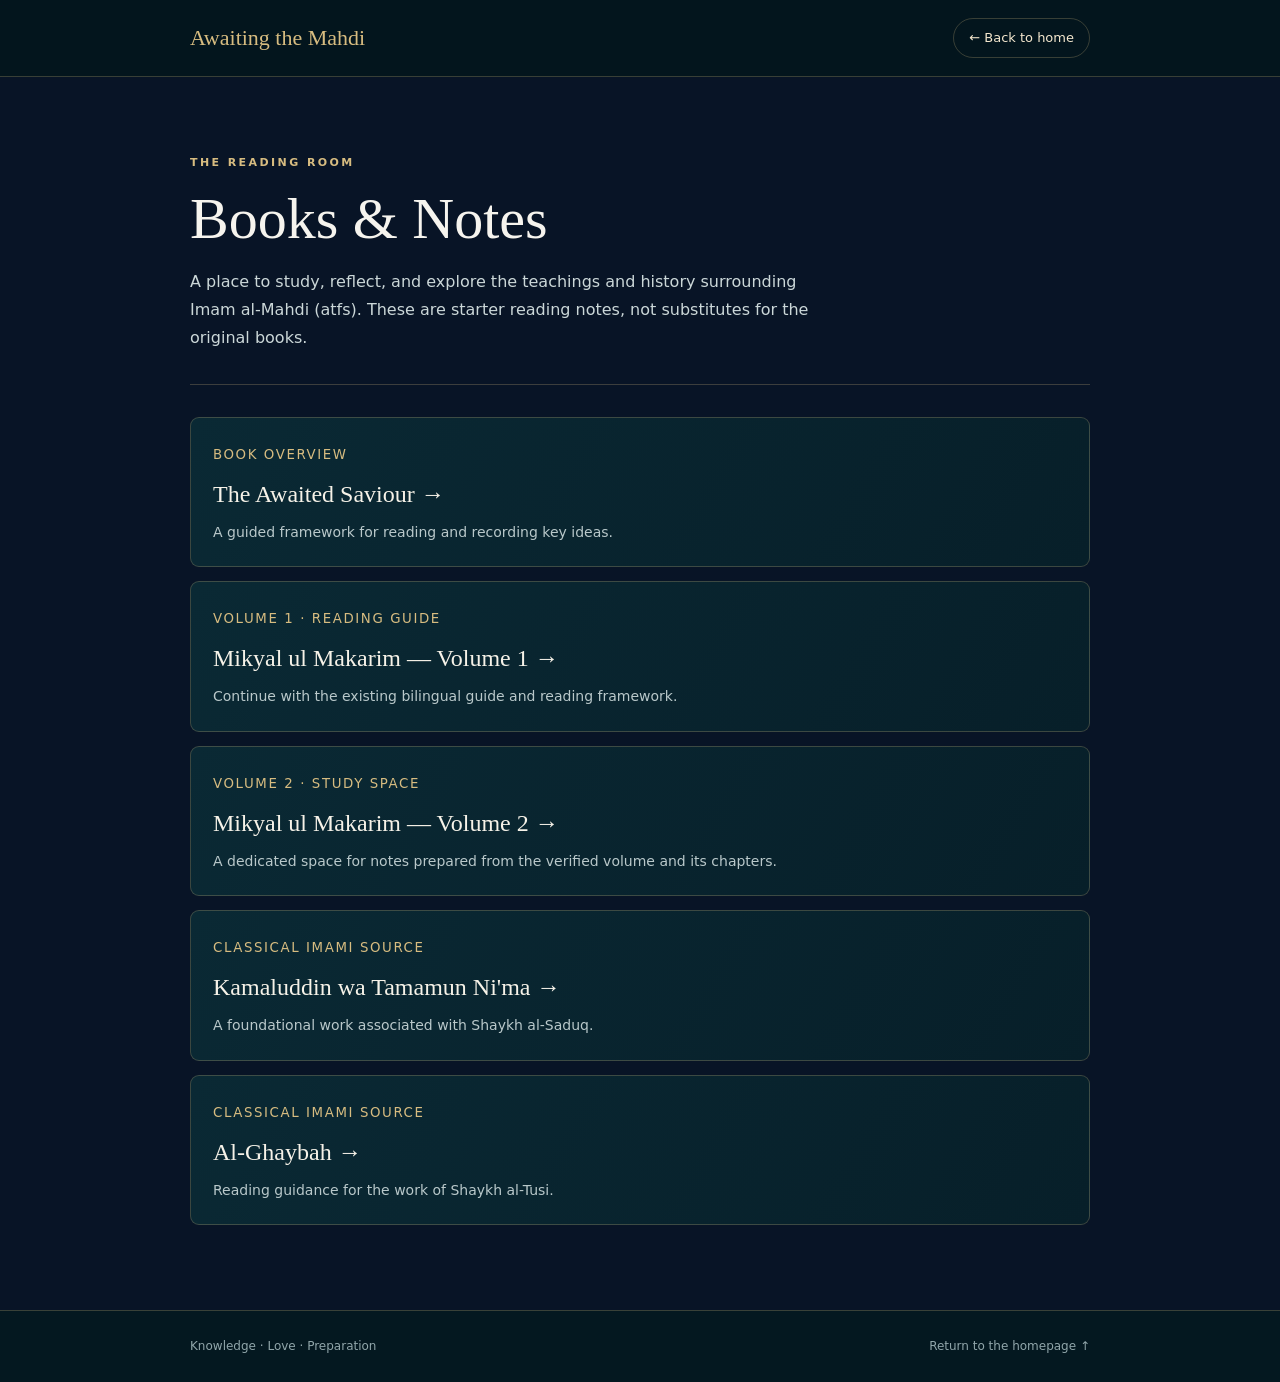
==== commit c4d301fc: "Update book.html Align reading library with AHD colour tokens" ====
--- a/book.html
+++ b/book.html
@@ -3,18 +3,18 @@
 <head>
 <meta charset="utf-8">
 <meta name="viewport" content="width=device-width, initial-scale=1">
-<meta name="theme-color" content="#061d27">
+<meta name="theme-color" content="#081426">
 <meta name="description" content="A reading library exploring Imam al-Mahdi (atfs), with book notes and source guidance.">
 <title>Reading Library — Awaiting the Mahdi</title>
 <style>
 :root {
-  --navy:#061d27;
-  --navy2:#0a2c38;
-  --gold:#e8bb70;
-  --cream:#f6f2e8;
-  --ink:#102633;
-  --muted:#aebdc0;
-  --line:rgba(232,187,112,.25);
+  --navy:#081426;
+  --navy2:#12233B;
+  --gold:#D7BC80;
+  --cream:#F7F2E8;
+  --ink:#202A35;
+  --muted:#AAB6C8;
+  --line:rgba(215,188,128,.25);
 }
 * { box-sizing:border-box; }
 html { scroll-behavior:smooth; }
